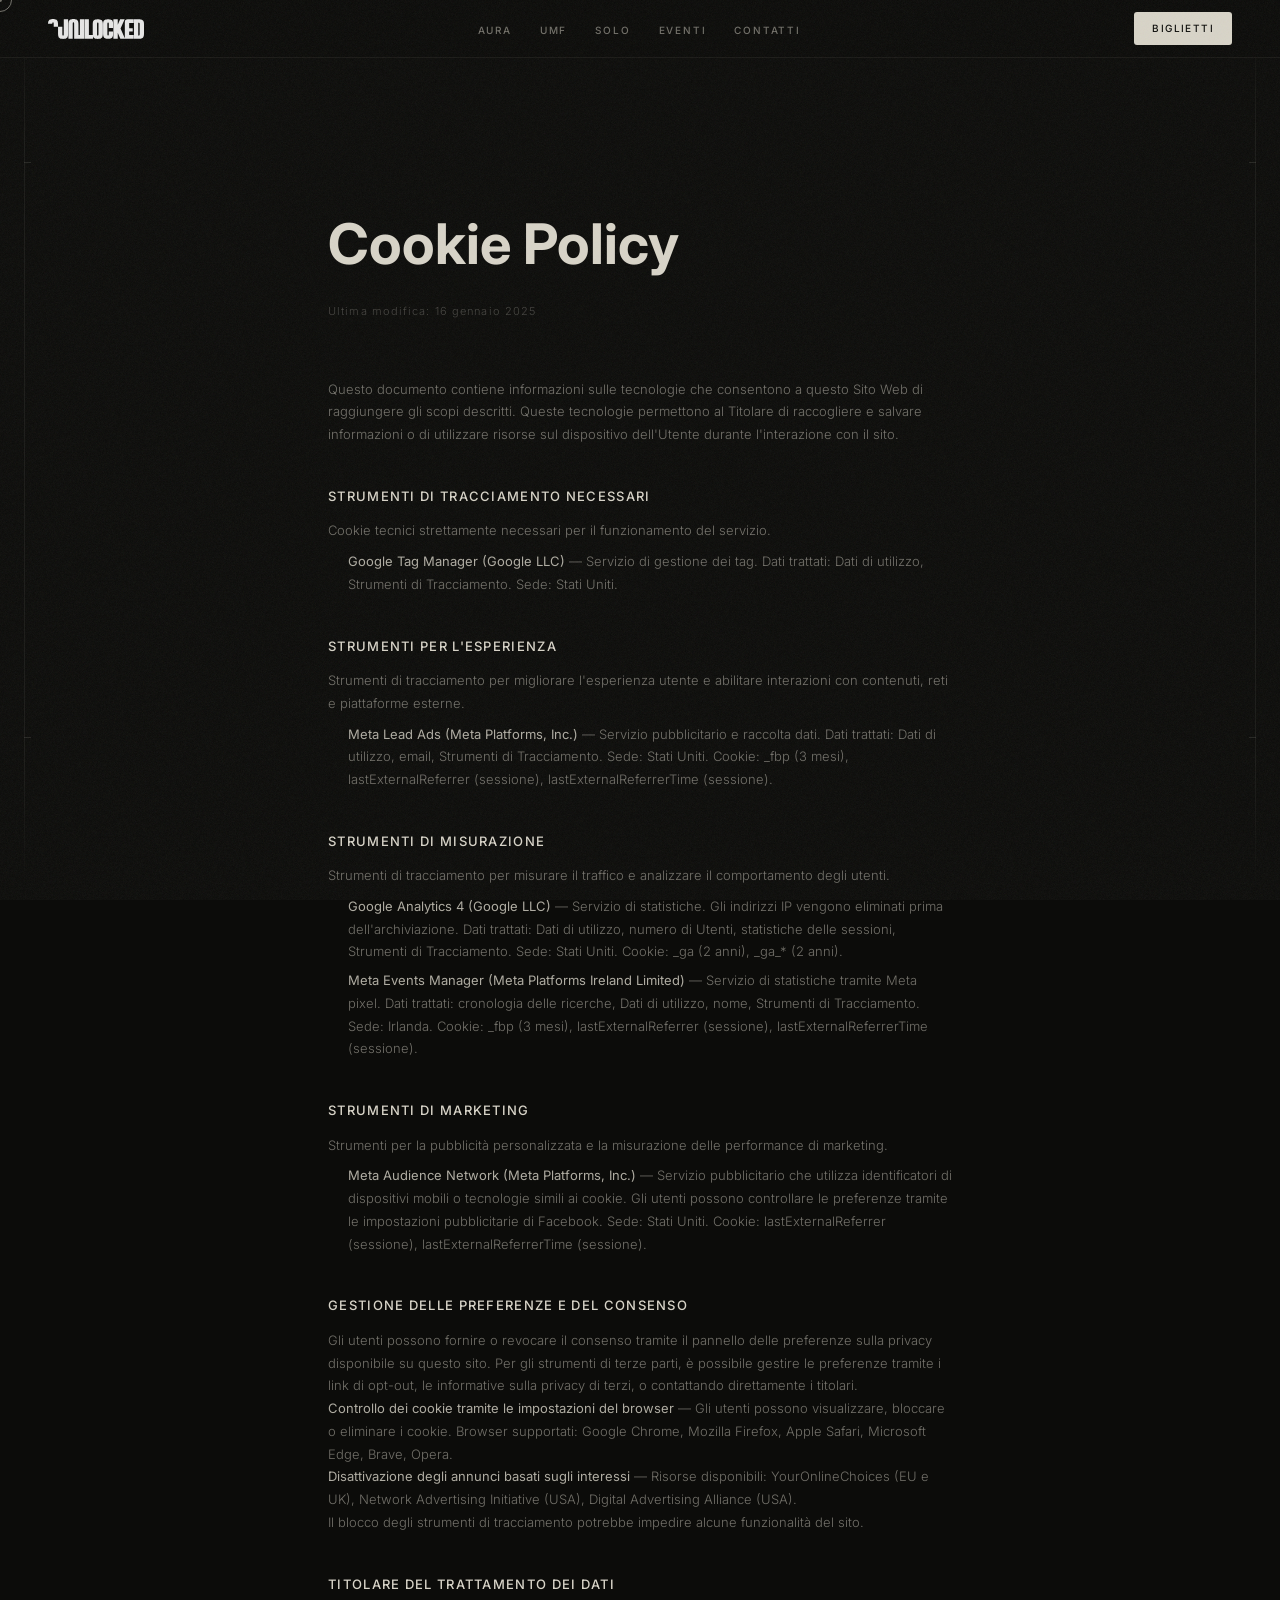
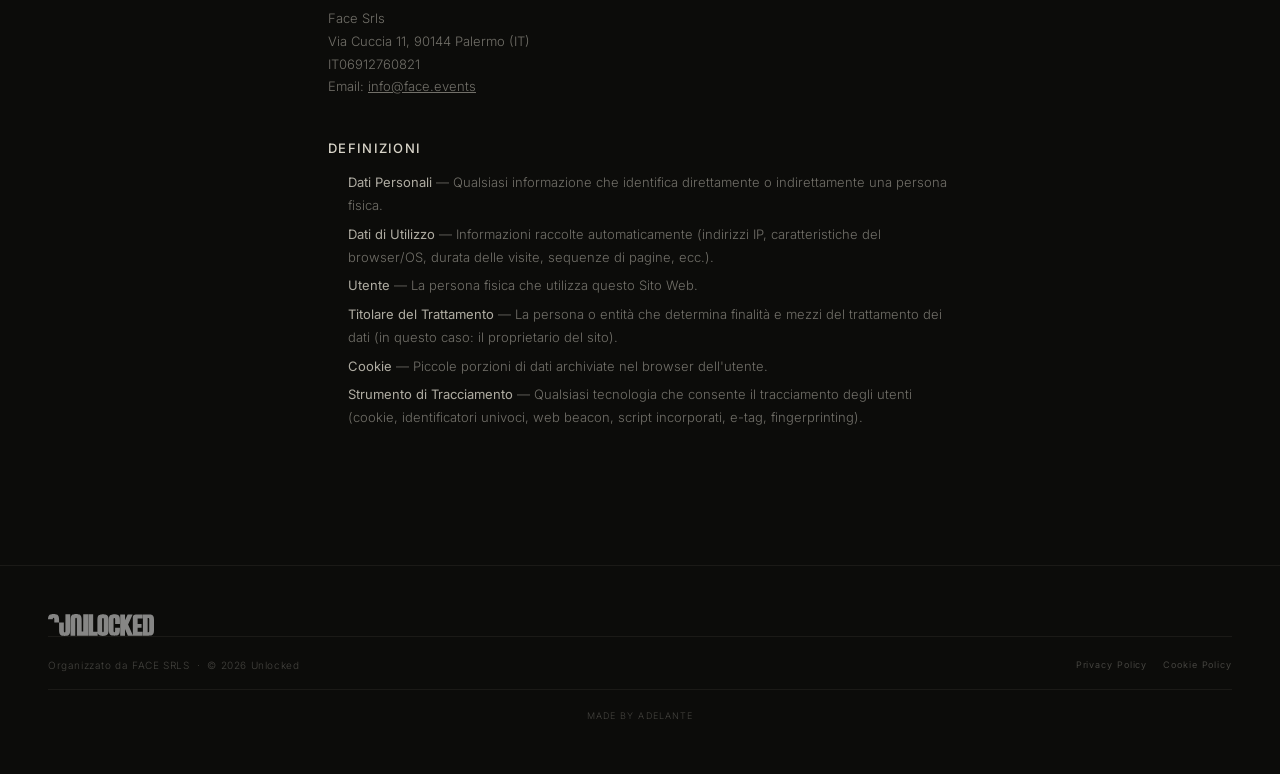
==== cookie-policy.html @ 5b44961b "Add Privacy Policy and Cookie Policy pages, update footer links Co-Authored-By: Claude Sonnet 4.6 <n" ====
<!DOCTYPE html>
<html lang="it">
<head>
  <meta charset="UTF-8">
  <meta name="viewport" content="width=device-width, initial-scale=1.0">
  <title>Cookie Policy — Unlocked</title>
  <link rel="icon" type="image/png" href="asset/img/favicon.png">
  <link rel="apple-touch-icon" href="asset/img/favicon.png">
  <link rel="preconnect" href="https://fonts.googleapis.com">
  <link rel="preconnect" href="https://fonts.gstatic.com" crossorigin>
  <link href="https://fonts.googleapis.com/css2?family=Inter:wght@300;400;500;700;800&display=swap" rel="stylesheet">
  <link rel="stylesheet" href="css/tokens.css">
  <link rel="stylesheet" href="css/components.css">
  <link rel="stylesheet" href="css/sections.css">
  <style>
    .policy-page {
      max-width: 720px;
      margin: 0 auto;
      padding: 140px 48px 120px;
    }
    .policy-page h1 {
      font-family: var(--font-display);
      font-size: clamp(32px, 5vw, 56px);
      color: var(--cream);
      margin-bottom: 12px;
    }
    .policy-page .policy-date {
      font-size: 11px;
      color: var(--cream-28);
      letter-spacing: 0.1em;
      margin-bottom: 56px;
    }
    .policy-page h2 {
      font-size: 13px;
      font-weight: 500;
      color: var(--cream);
      letter-spacing: 0.1em;
      text-transform: uppercase;
      margin: 40px 0 12px;
    }
    .policy-page p, .policy-page li {
      font-size: 13px;
      font-weight: 300;
      color: var(--cream-50);
      line-height: 1.75;
    }
    .policy-page ul {
      padding-left: 20px;
      margin: 8px 0 16px;
    }
    .policy-page li {
      margin-bottom: 6px;
    }
    .policy-page strong {
      color: var(--cream-80);
      font-weight: 400;
    }
    .policy-page a {
      color: var(--cream-50);
      text-decoration: underline;
    }
    .policy-page a:hover {
      color: var(--cream);
    }
    @media (max-width: 767px) {
      .policy-page { padding: 120px 24px 80px; }
    }
  </style>
</head>
<body>

  <div class="cursor" aria-hidden="true"></div>
  <div class="cursor-dot" aria-hidden="true"></div>
  <div class="geo-left" aria-hidden="true"></div>
  <div class="geo-right" aria-hidden="true"></div>

  <nav class="nav" role="navigation" aria-label="Navigazione principale">
    <a class="nav-logo" href="/" aria-label="Unlocked — torna alla home">
      <img class="nav-logo-img" src="asset/img/unlocked-esteso.svg" alt="Unlocked" loading="eager">
    </a>
    <ul class="nav-links" role="list">
      <li><a href="/#brand">AURA</a></li>
      <li><a href="/#brand">UMF</a></li>
      <li><a href="/#brand">SOLO</a></li>
      <li><a href="/#eventi">Eventi</a></li>
      <li><a href="/#contatti">Contatti</a></li>
    </ul>
    <div class="nav-right">
      <a class="nav-cta" href="/#eventi" aria-label="Acquista biglietti">Biglietti</a>
    </div>
  </nav>

  <main class="policy-page">
    <h1>Cookie Policy</h1>
    <p class="policy-date">Ultima modifica: 16 gennaio 2025</p>

    <p>Questo documento contiene informazioni sulle tecnologie che consentono a questo Sito Web di raggiungere gli scopi descritti. Queste tecnologie permettono al Titolare di raccogliere e salvare informazioni o di utilizzare risorse sul dispositivo dell'Utente durante l'interazione con il sito.</p>

    <h2>Strumenti di Tracciamento Necessari</h2>
    <p>Cookie tecnici strettamente necessari per il funzionamento del servizio.</p>
    <ul>
      <li><strong>Google Tag Manager (Google LLC)</strong> — Servizio di gestione dei tag. Dati trattati: Dati di utilizzo, Strumenti di Tracciamento. Sede: Stati Uniti.</li>
    </ul>

    <h2>Strumenti per l'Esperienza</h2>
    <p>Strumenti di tracciamento per migliorare l'esperienza utente e abilitare interazioni con contenuti, reti e piattaforme esterne.</p>
    <ul>
      <li><strong>Meta Lead Ads (Meta Platforms, Inc.)</strong> — Servizio pubblicitario e raccolta dati. Dati trattati: Dati di utilizzo, email, Strumenti di Tracciamento. Sede: Stati Uniti. Cookie: _fbp (3 mesi), lastExternalReferrer (sessione), lastExternalReferrerTime (sessione).</li>
    </ul>

    <h2>Strumenti di Misurazione</h2>
    <p>Strumenti di tracciamento per misurare il traffico e analizzare il comportamento degli utenti.</p>
    <ul>
      <li><strong>Google Analytics 4 (Google LLC)</strong> — Servizio di statistiche. Gli indirizzi IP vengono eliminati prima dell'archiviazione. Dati trattati: Dati di utilizzo, numero di Utenti, statistiche delle sessioni, Strumenti di Tracciamento. Sede: Stati Uniti. Cookie: _ga (2 anni), _ga_* (2 anni).</li>
      <li><strong>Meta Events Manager (Meta Platforms Ireland Limited)</strong> — Servizio di statistiche tramite Meta pixel. Dati trattati: cronologia delle ricerche, Dati di utilizzo, nome, Strumenti di Tracciamento. Sede: Irlanda. Cookie: _fbp (3 mesi), lastExternalReferrer (sessione), lastExternalReferrerTime (sessione).</li>
    </ul>

    <h2>Strumenti di Marketing</h2>
    <p>Strumenti per la pubblicità personalizzata e la misurazione delle performance di marketing.</p>
    <ul>
      <li><strong>Meta Audience Network (Meta Platforms, Inc.)</strong> — Servizio pubblicitario che utilizza identificatori di dispositivi mobili o tecnologie simili ai cookie. Gli utenti possono controllare le preferenze tramite le impostazioni pubblicitarie di Facebook. Sede: Stati Uniti. Cookie: lastExternalReferrer (sessione), lastExternalReferrerTime (sessione).</li>
    </ul>

    <h2>Gestione delle Preferenze e del Consenso</h2>
    <p>Gli utenti possono fornire o revocare il consenso tramite il pannello delle preferenze sulla privacy disponibile su questo sito. Per gli strumenti di terze parti, è possibile gestire le preferenze tramite i link di opt-out, le informative sulla privacy di terzi, o contattando direttamente i titolari.</p>
    <p><strong>Controllo dei cookie tramite le impostazioni del browser</strong> — Gli utenti possono visualizzare, bloccare o eliminare i cookie. Browser supportati: Google Chrome, Mozilla Firefox, Apple Safari, Microsoft Edge, Brave, Opera.</p>
    <p><strong>Disattivazione degli annunci basati sugli interessi</strong> — Risorse disponibili: YourOnlineChoices (EU e UK), Network Advertising Initiative (USA), Digital Advertising Alliance (USA).</p>
    <p>Il blocco degli strumenti di tracciamento potrebbe impedire alcune funzionalità del sito.</p>

    <h2>Titolare del Trattamento dei Dati</h2>
    <p>
      Face Srls<br>
      Via Cuccia 11, 90144 Palermo (IT)<br>
      IT06912760821<br>
      Email: <a href="mailto:info@face.events">info@face.events</a>
    </p>

    <h2>Definizioni</h2>
    <ul>
      <li><strong>Dati Personali</strong> — Qualsiasi informazione che identifica direttamente o indirettamente una persona fisica.</li>
      <li><strong>Dati di Utilizzo</strong> — Informazioni raccolte automaticamente (indirizzi IP, caratteristiche del browser/OS, durata delle visite, sequenze di pagine, ecc.).</li>
      <li><strong>Utente</strong> — La persona fisica che utilizza questo Sito Web.</li>
      <li><strong>Titolare del Trattamento</strong> — La persona o entità che determina finalità e mezzi del trattamento dei dati (in questo caso: il proprietario del sito).</li>
      <li><strong>Cookie</strong> — Piccole porzioni di dati archiviate nel browser dell'utente.</li>
      <li><strong>Strumento di Tracciamento</strong> — Qualsiasi tecnologia che consente il tracciamento degli utenti (cookie, identificatori univoci, web beacon, script incorporati, e-tag, fingerprinting).</li>
    </ul>
  </main>

  <footer class="footer">
    <div class="footer-top">
      <a class="footer-logo" href="/" aria-label="Unlocked — torna alla home">
        <img class="footer-logo-img" src="asset/img/unlocked-esteso.svg" alt="Unlocked" loading="lazy">
      </a>
    </div>
    <div class="footer-bottom">
      <p class="footer-copy">
        <span>Organizzato da <a href="https://face.events" target="_blank" rel="noopener noreferrer">FACE SRLS</a></span>
        &nbsp;·&nbsp;
        © 2026 Unlocked
      </p>
      <div class="footer-legal">
        <a href="/privacy-policy.html">Privacy Policy</a>
        <a href="/cookie-policy.html">Cookie Policy</a>
      </div>
    </div>
    <div class="footer-madeby">
      <a href="https://adelante.digital" target="_blank" rel="noopener noreferrer">MADE BY ADELANTE</a>
    </div>
  </footer>

</body>
</html>
---- css/tokens.css ----
/* ── tokens.css — Design tokens for unlocked.it ────────────────── */

@font-face {
  font-family: 'HandveticaNeue';
  src: url('../asset/font/Handvetica-Neue-TRIAL.ttf') format('truetype');
  font-weight: normal;
  font-style: normal;
  font-display: swap;
}

:root {
  /* ── Superfici */
  --bg:          #0C0C0A;
  --bg-warm:     #100F0D;
  --surface:     #131210;
  --surface-2:   #1A1916;
  --surface-3:   #22211E;

  /* ── Off-white caldo */
  --cream:       #D8D4C8;
  --cream-80:    rgba(216,212,200,0.80);
  --cream-50:    rgba(216,212,200,0.50);
  --cream-28:    rgba(216,212,200,0.28);
  --cream-10:    rgba(216,212,200,0.10);
  --cream-06:    rgba(216,212,200,0.06);

  /* ── Bordi */
  --border:      rgba(216,212,200,0.07);
  --border-md:   rgba(216,212,200,0.13);
  --border-lg:   rgba(216,212,200,0.22);

  /* ── Font */
  --font-display: 'Inter', sans-serif;
  --font-body:    'Inter', sans-serif;

  /* ── Layout */
  --radius-sm: 3px;
  --radius-md: 6px;
  --radius-lg: 12px;
}

/* ── Reset ───────────────────────────────────────────────────────── */
*, *::before, *::after {
  box-sizing: border-box;
  margin: 0;
  padding: 0;
}

html {
  scroll-behavior: smooth;
}

body {
  background: var(--bg);
  color: var(--cream);
  font-family: var(--font-body);
  font-size: 14px;
  font-weight: 300;
  line-height: 1.65;
  overflow-x: hidden;
  cursor: none;
}

body.touch-device {
  cursor: auto;
}

a, button {
  cursor: none;
}

body.touch-device a,
body.touch-device button {
  cursor: pointer;
}

img, video {
  display: block;
  max-width: 100%;
}

ul { list-style: none; }

/* ── Grain overlay ───────────────────────────────────────────────── */
body::before {
  content: '';
  position: fixed;
  inset: 0;
  z-index: 9998;
  pointer-events: none;
  opacity: 0.065;
  background-image: url("data:image/svg+xml,%3Csvg viewBox='0 0 512 512' xmlns='http://www.w3.org/2000/svg'%3E%3Cfilter id='g'%3E%3CfeTurbulence type='fractalNoise' baseFrequency='0.85' numOctaves='4' stitchTiles='stitch'/%3E%3C/filter%3E%3Crect width='100%25' height='100%25' filter='url(%23g)'/%3E%3C/svg%3E");
  background-size: 256px 256px;
}

/* ── Typography classes ──────────────────────────────────────────── */
.t-display {
  font-family: var(--font-display);
  font-size: clamp(80px, 12vw, 160px);
  font-weight: 800;
  line-height: 0.88;
  letter-spacing: -0.03em;
  color: var(--cream);
}

.t-display-md {
  font-family: var(--font-display);
  font-size: clamp(36px, 5vw, 56px);
  font-weight: 700;
  line-height: 0.92;
  letter-spacing: -0.02em;
  color: var(--cream);
}

.t-display-sm {
  font-family: var(--font-display);
  font-size: clamp(22px, 3vw, 36px);
  font-weight: 700;
  line-height: 1;
  letter-spacing: -0.01em;
  color: var(--cream);
}

.t-overline {
  font-family: var(--font-body);
  font-size: 9px;
  font-weight: 500;
  letter-spacing: 0.24em;
  text-transform: uppercase;
  color: var(--cream-50);
}

.t-h2 {
  font-family: var(--font-body);
  font-size: 20px;
  font-weight: 500;
  letter-spacing: -0.01em;
  color: var(--cream-80);
}

.t-body {
  font-family: var(--font-body);
  font-size: 14px;
  font-weight: 300;
  line-height: 1.72;
  color: var(--cream-80);
}

.t-small {
  font-family: var(--font-body);
  font-size: 11px;
  font-weight: 400;
  color: var(--cream-50);
}

.t-caption {
  font-family: var(--font-body);
  font-size: 9px;
  font-weight: 500;
  letter-spacing: 0.18em;
  text-transform: uppercase;
  color: var(--cream-28);
}


/* ── Layout utilities ────────────────────────────────────────────── */
.container {
  max-width: 1100px;
  margin: 0 auto;
  padding: 0 48px;
}

.section-label {
  font-size: 9px;
  font-weight: 500;
  letter-spacing: 0.24em;
  text-transform: uppercase;
  color: var(--cream-28);
  margin-bottom: 44px;
  display: flex;
  align-items: center;
  gap: 14px;
}

.section-label::after {
  content: '';
  display: block;
  height: 1px;
  width: 40px;
  background: var(--border-md);
}

@media (max-width: 767px) {
  .container {
    padding: 0 24px;
  }
}
---- css/components.css ----
/* ── components.css — Reusable UI components ────────────────────── */

/* ── Custom cursor ───────────────────────────────────────────────── */
.cursor {
  position: fixed;
  width: 24px;
  height: 24px;
  border: 1px solid var(--cream-50);
  border-radius: 50%;
  pointer-events: none;
  z-index: 9999;
  transform: translate(-50%, -50%);
  will-change: transform;
  transition: opacity 0.2s;
}

.cursor-dot {
  position: fixed;
  width: 4px;
  height: 4px;
  background: var(--cream-50);
  border-radius: 50%;
  pointer-events: none;
  z-index: 9999;
  transform: translate(-50%, -50%);
  will-change: transform;
}

.touch-device .cursor,
.touch-device .cursor-dot {
  display: none;
}

/* ── Geometric side bars ─────────────────────────────────────────── */
.geo-left,
.geo-right {
  position: fixed;
  top: 0;
  bottom: 0;
  width: 1px;
  background: linear-gradient(to bottom, transparent 0%, var(--border) 15%, var(--border) 85%, transparent 100%);
  pointer-events: none;
  z-index: 1;
}

.geo-left  { left: 24px; }
.geo-right { right: 24px; }

.geo-left::before,
.geo-right::before,
.geo-left::after,
.geo-right::after {
  content: '';
  position: absolute;
  width: 7px;
  height: 1px;
  background: var(--border-md);
}

.geo-left::before  { top: 18vh; left: 0; }
.geo-left::after   { bottom: 18vh; left: 0; }
.geo-right::before { top: 18vh; right: 0; }
.geo-right::after  { bottom: 18vh; right: 0; }

@media (max-width: 767px) {
  .geo-left,
  .geo-right {
    display: none;
  }
}

/* ── Navigation ──────────────────────────────────────────────────── */
.nav {
  position: sticky;
  top: 0;
  z-index: 100;
  background: rgba(12,12,10,0.88);
  backdrop-filter: blur(20px) saturate(120%);
  -webkit-backdrop-filter: blur(20px) saturate(120%);
  border-bottom: 1px solid var(--border);
  padding: 0 48px;
  height: 58px;
  display: flex;
  align-items: center;
  justify-content: space-between;
  gap: 24px;
  transition: height 0.3s ease;
}

.nav.scrolled {
  height: 48px;
}

.nav-logo {
  display: flex;
  align-items: center;
  text-decoration: none;
  flex-shrink: 0;
  opacity: 0.9;
  transition: opacity 0.2s ease;
}

.nav-logo:hover {
  opacity: 1;
}

.nav-logo-img {
  height: 20px;
  width: auto;
  display: block;
  filter: brightness(0) invert(1);
  transition: height 0.3s ease;
}

.nav.scrolled .nav-logo-img {
  height: 17px;
}

.nav-links {
  display: flex;
  gap: 28px;
}

.nav-links a {
  font-size: 10px;
  font-weight: 500;
  letter-spacing: 0.18em;
  text-transform: uppercase;
  color: var(--cream-50);
  text-decoration: none;
  transition: color 0.2s;
}

.nav-links a:hover {
  color: var(--cream);
}

.nav-right {
  display: flex;
  align-items: center;
  gap: 20px;
  flex-shrink: 0;
}

.nav-lang {
  display: flex;
  align-items: center;
  gap: 6px;
}

.lang-btn {
  background: none;
  border: none;
  font-family: var(--font-body);
  font-size: 10px;
  font-weight: 500;
  letter-spacing: 0.16em;
  text-transform: uppercase;
  color: var(--cream-28);
  padding: 4px 0;
  transition: color 0.2s;
}

.lang-btn.active {
  color: var(--cream-80);
}

.lang-btn:hover {
  color: var(--cream-80);
}

.lang-sep {
  width: 1px;
  height: 10px;
  background: var(--border-md);
}

.nav-cta {
  font-size: 10px;
  font-weight: 500;
  letter-spacing: 0.14em;
  text-transform: uppercase;
  color: var(--bg);
  background: var(--cream);
  padding: 8px 18px;
  border-radius: var(--radius-sm);
  text-decoration: none;
  transition: opacity 0.2s;
  white-space: nowrap;
}

.nav-cta:hover {
  opacity: 0.82;
}

.nav-hamburger {
  display: none;
  background: none;
  border: none;
  padding: 4px;
  flex-direction: column;
  gap: 5px;
}

.nav-hamburger span {
  display: block;
  width: 22px;
  height: 1px;
  background: var(--cream-80);
  transition: all 0.3s;
}

.nav-mobile-menu {
  display: none;
  position: fixed;
  top: 48px;
  left: 0;
  right: 0;
  background: rgba(12,12,10,0.96);
  backdrop-filter: blur(20px);
  -webkit-backdrop-filter: blur(20px);
  border-bottom: 1px solid var(--border);
  padding: 24px;
  z-index: 99;
  flex-direction: column;
  gap: 4px;
}

.nav-mobile-menu.open {
  display: flex;
}

.nav-mobile-menu a {
  font-size: 12px;
  font-weight: 500;
  letter-spacing: 0.18em;
  text-transform: uppercase;
  color: var(--cream-50);
  text-decoration: none;
  padding: 12px 0;
  border-bottom: 1px solid var(--border);
  transition: color 0.2s;
}

.nav-mobile-menu a:hover {
  color: var(--cream);
}

.nav-mobile-footer {
  display: flex;
  align-items: center;
  justify-content: space-between;
  padding-top: 16px;
}

@media (max-width: 1023px) {
  .nav-links {
    display: none;
  }
}

@media (max-width: 767px) {
  .nav {
    padding: 0 24px;
  }

  .nav-hamburger {
    display: flex;
  }

  .nav-cta {
    display: none;
  }
}

/* ── Buttons ─────────────────────────────────────────────────────── */
.btn {
  display: inline-flex;
  align-items: center;
  gap: 8px;
  font-family: var(--font-body);
  font-size: 10px;
  font-weight: 500;
  letter-spacing: 0.16em;
  text-transform: uppercase;
  text-decoration: none;
  padding: 12px 24px;
  border-radius: var(--radius-sm);
  border: 1px solid transparent;
  transition: all 0.2s;
  white-space: nowrap;
}

.btn-primary {
  background: var(--cream);
  color: var(--bg);
  border-color: var(--cream);
}

.btn-primary:hover {
  opacity: 0.85;
}

.btn-ghost {
  background: transparent;
  color: var(--cream);
  border-color: var(--border-md);
}

.btn-ghost:hover {
  border-color: var(--border-lg);
  background: var(--cream-06);
}

.btn-text {
  background: transparent;
  border: none;
  color: var(--cream-50);
  padding: 12px 0;
}

.btn-text:hover {
  color: var(--cream);
}

.btn-sm {
  padding: 8px 16px;
  font-size: 9px;
}

.btn-lg {
  padding: 16px 36px;
  font-size: 11px;
}

/* ── Tags ────────────────────────────────────────────────────────── */
.tag {
  display: inline-flex;
  align-items: center;
  gap: 6px;
  font-size: 8px;
  font-weight: 600;
  letter-spacing: 0.2em;
  text-transform: uppercase;
  padding: 4px 9px;
  border-radius: 2px;
}

.tag-dot {
  width: 4px;
  height: 4px;
  border-radius: 50%;
  flex-shrink: 0;
}

.tag-aura {
  background: var(--cream-06);
  color: var(--cream-80);
  border: 1px solid var(--border-md);
}

.tag-aura .tag-dot {
  background: var(--cream-80);
}

.tag-umf {
  background: var(--cream-06);
  color: var(--cream-50);
  border: 1px solid var(--border-md);
}

.tag-umf .tag-dot {
  background: var(--cream-50);
}

.tag-solo {
  background: var(--cream-06);
  color: var(--cream-28);
  border: 1px solid var(--border);
}

.tag-solo .tag-dot {
  background: var(--cream-28);
}

/* ── Badges ──────────────────────────────────────────────────────── */
.badge {
  display: inline-flex;
  align-items: center;
  font-size: 8px;
  font-weight: 600;
  letter-spacing: 0.18em;
  text-transform: uppercase;
  padding: 3px 8px;
  border-radius: 2px;
}

.badge-tba {
  background: transparent;
  color: var(--cream-28);
  border: 1px solid var(--border);
}

.badge-sold {
  background: transparent;
  color: var(--cream-28);
  border: 1px solid var(--border);
  text-decoration: line-through;
}

/* ── Artists intro label ─────────────────────────────────────────── */
.artists-intro {
  padding: 56px 48px 0;
  border-top: 1px solid var(--border);
}

.artists-intro-text {
  font-size: 9px;
  font-weight: 500;
  letter-spacing: 0.22em;
  text-transform: uppercase;
  color: var(--cream-28);
}

@media (max-width: 767px) {
  .artists-intro {
    padding: 40px 24px 0;
  }
}

/* ── Artists vertical scroll ─────────────────────────────────────── */
.section-artists {
  display: grid;
  grid-template-columns: 1fr 1fr;
  height: 80vh;
  max-height: 700px;
  min-height: 400px;
  overflow: hidden;
  border-top: 1px solid var(--border);
  border-bottom: 1px solid var(--border);
  position: relative;
}

/* Gradient fade top/bottom */
.section-artists::before,
.section-artists::after {
  content: '';
  position: absolute;
  left: 0; right: 0;
  height: 120px;
  z-index: 2;
  pointer-events: none;
}
.section-artists::before {
  top: 0;
  background: linear-gradient(to bottom, var(--bg) 0%, transparent 100%);
}
.section-artists::after {
  bottom: 0;
  background: linear-gradient(to top, var(--bg) 0%, transparent 100%);
}

.artists-col {
  overflow: hidden;
  position: relative;
}

.artists-col--left {
  border-right: 1px solid var(--border);
}

.artists-track {
  display: flex;
  flex-direction: column;
  will-change: transform;
}

.artist-name {
  font-family: var(--font-display);
  font-size: clamp(28px, 4vw, 56px);
  font-weight: 800;
  letter-spacing: -0.03em;
  text-transform: uppercase;
  color: var(--cream-28);
  line-height: 1.1;
  padding: 16px 40px;
  border-bottom: 1px solid var(--border);
  white-space: nowrap;
  overflow: hidden;
  text-overflow: ellipsis;
  transition: color 0.2s, padding-left 0.3s;
  cursor: default;
  user-select: none;
}

.artist-name:hover {
  color: var(--cream-80);
  padding-left: 52px;
}

@media (max-width: 767px) {
  .section-artists {
    grid-template-columns: 1fr;
    max-height: 500px;
  }
  .artists-col--right {
    display: none;
  }
  .artist-name {
    padding: 14px 24px;
  }
}

/* ── Form ────────────────────────────────────────────────────────── */
.form-group {
  display: flex;
  flex-direction: column;
  gap: 7px;
}

.form-label {
  font-size: 9px;
  font-weight: 500;
  letter-spacing: 0.2em;
  text-transform: uppercase;
  color: var(--cream-50);
}

.form-input,
.form-select,
.form-textarea {
  background: var(--surface);
  border: 1px solid var(--border-md);
  color: var(--cream);
  font-family: var(--font-body);
  font-size: 13px;
  font-weight: 300;
  padding: 11px 14px;
  border-radius: var(--radius-sm);
  outline: none;
  width: 100%;
  transition: border-color 0.2s, background 0.2s;
  appearance: none;
}

.form-input::placeholder,
.form-textarea::placeholder {
  color: var(--cream-28);
}

.form-input:focus,
.form-select:focus,
.form-textarea:focus {
  border-color: var(--border-lg);
  background: var(--surface-2);
}

.form-select {
  background-image: url("data:image/svg+xml,%3Csvg xmlns='http://www.w3.org/2000/svg' width='10' height='6' viewBox='0 0 10 6'%3E%3Cpath d='M1 1l4 4 4-4' stroke='rgba(216,212,200,0.28)' stroke-width='1' fill='none'/%3E%3C/svg%3E");
  background-repeat: no-repeat;
  background-position: right 14px center;
  padding-right: 36px;
}

.form-select option {
  background: var(--surface-2);
  color: var(--cream);
}

.form-textarea {
  resize: vertical;
  min-height: 120px;
}

.form-row {
  display: grid;
  grid-template-columns: 1fr 1fr;
  gap: 12px;
}

@media (max-width: 767px) {
  .form-row {
    grid-template-columns: 1fr;
  }
}

/* ── Hero audio button ───────────────────────────────────────────── */
.hero-audio-btn {
  position: absolute;
  bottom: 28px;
  right: 52px;
  z-index: 10;
  background: rgba(12,12,10,0.5);
  border: 1px solid var(--border-md);
  color: var(--cream-50);
  width: 36px;
  height: 36px;
  border-radius: 50%;
  display: flex;
  align-items: center;
  justify-content: center;
  cursor: pointer;
  transition: color 0.2s, border-color 0.2s, background 0.2s;
  backdrop-filter: blur(8px);
  -webkit-backdrop-filter: blur(8px);
}

.hero-audio-btn:hover {
  color: var(--cream);
  border-color: var(--border-lg);
  background: rgba(12,12,10,0.7);
}

.hero-audio-btn .icon-unmuted { display: none; }
.hero-audio-btn.active .icon-muted   { display: none; }
.hero-audio-btn.active .icon-unmuted { display: block; }
.hero-audio-btn.active {
  color: var(--cream);
  border-color: var(--border-lg);
}

@media (max-width: 767px) {
  .hero-audio-btn {
    bottom: 72px;
    right: 24px;
  }
}

/* ── Hero corners ────────────────────────────────────────────────── */
.hero-corner {
  position: absolute;
  width: 22px;
  height: 22px;
  pointer-events: none;
}

.hero-corner.tl {
  top: 24px;
  left: 24px;
  border-top: 1px solid var(--border-md);
  border-left: 1px solid var(--border-md);
}

.hero-corner.tr {
  top: 24px;
  right: 24px;
  border-top: 1px solid var(--border-md);
  border-right: 1px solid var(--border-md);
}

.hero-corner.bl {
  bottom: 24px;
  left: 24px;
  border-bottom: 1px solid var(--border-md);
  border-left: 1px solid var(--border-md);
}

.hero-corner.br {
  bottom: 24px;
  right: 24px;
  border-bottom: 1px solid var(--border-md);
  border-right: 1px solid var(--border-md);
}

/* ── Mobile sticky bar ───────────────────────────────────────────── */
.mobile-sticky-bar {
  display: none;
  position: fixed;
  bottom: 0;
  left: 0;
  right: 0;
  z-index: 200;
  height: 56px;
  background: var(--bg);
  border-top: 1px solid var(--border-md);
  align-items: center;
  justify-content: space-between;
  padding: 0 24px;
}

.mobile-sticky-bar.hidden {
  opacity: 0;
  pointer-events: none;
}

.sticky-bar-info {
  font-size: 11px;
  font-weight: 400;
  color: var(--cream-50);
  overflow: hidden;
  white-space: nowrap;
  text-overflow: ellipsis;
  max-width: 60%;
}

.sticky-bar-cta {
  font-size: 9px;
  font-weight: 500;
  letter-spacing: 0.16em;
  text-transform: uppercase;
  color: var(--bg);
  background: var(--cream);
  padding: 8px 16px;
  border-radius: var(--radius-sm);
  text-decoration: none;
  white-space: nowrap;
}

@media (max-width: 767px) {
  .mobile-sticky-bar {
    display: flex;
  }
}
---- css/sections.css ----
/* ── sections.css — Layout and style for each page section ─────── */


/* ── Image interludes ────────────────────────────────────────────── */
.img-interlude {
  width: 100%;
  height: 72vh;
  overflow: hidden;
  clip-path: inset(0 22% 0 22%);
  will-change: clip-path;
}

.img-interlude-inner {
  width: 100%;
  height: 120%;
  will-change: transform;
}

.img-interlude-inner img {
  width: 100%;
  height: 100%;
  object-fit: cover;
  object-position: center;
  display: block;
  filter: grayscale(1);
  transition: filter 0.4s;
}

.img-interlude:hover .img-interlude-inner img {
  filter: grayscale(0);
}

@media (max-width: 767px) {
  .img-interlude {
    height: 50vh;
    clip-path: inset(0 4% 0 4%);
  }
}

/* ── General section spacing ─────────────────────────────────────── */
.section {
  padding: 96px 0;
  border-bottom: 1px solid var(--border);
}

.section:last-child {
  border-bottom: none;
}

.section-header {
  margin-bottom: 56px;
}

.section-counter {
  font-size: 8px;
  font-weight: 500;
  letter-spacing: 0.22em;
  text-transform: uppercase;
  color: var(--cream-28);
  margin-bottom: 16px;
}

.section-title {
  font-family: var(--font-display);
  font-size: clamp(36px, 5vw, 60px);
  letter-spacing: 0.02em;
  line-height: 0.92;
  color: var(--cream);
}

.section-subtitle {
  font-size: 13px;
  font-weight: 300;
  color: var(--cream-50);
  line-height: 1.7;
  margin-top: 20px;
  max-width: 540px;
}

/* ── Hero section ────────────────────────────────────────────────── */
#hero {
  position: relative;
  min-height: 100svh;
  display: flex;
  flex-direction: column;
  justify-content: center;
  overflow: hidden;
  border-bottom: 1px solid var(--border);
  padding: 0;
}

.hero-bg {
  position: absolute;
  inset: 0;
  z-index: 0;
}

.hero-bg video {
  width: 100%;
  height: 100%;
  object-fit: cover;
  opacity: 0.35;
}

.hero-bg-overlay {
  position: absolute;
  inset: 0;
  background: linear-gradient(
    to bottom,
    rgba(12,12,10,0.3) 0%,
    rgba(12,12,10,0.1) 40%,
    rgba(12,12,10,0.6) 75%,
    rgba(12,12,10,0.92) 100%
  );
}

.hero-content {
  position: relative;
  z-index: 2;
  padding: 80px 48px 48px;
  max-width: 1100px;
  margin: 0 auto;
  width: 100%;
}

.hero-counter-label {
  position: absolute;
  top: 80px;
  left: 48px;
  font-size: 8px;
  font-weight: 500;
  letter-spacing: 0.22em;
  text-transform: uppercase;
  color: var(--cream-28);
}

.hero-title {
  margin-bottom: 28px;
  overflow: visible;
}

.hero-title-svg {
  width: 100%;
  height: auto;
  display: block;
}

.hero-title-video {
  width: 100%;
  height: auto;
  display: block;
}

.hero-title-gif {
  width: 100%;
  height: auto;
  display: block;
}

.hero-sub {
  font-size: 13px;
  font-weight: 300;
  color: var(--cream-50);
  line-height: 1.65;
  max-width: 380px;
  margin-bottom: 40px;
}

.hero-bottom {
  display: flex;
  align-items: flex-end;
  justify-content: space-between;
  gap: 32px;
  flex-wrap: wrap;
}

.hero-event-block {
  display: flex;
  flex-direction: column;
  gap: 12px;
}

.hero-event-meta {
  display: flex;
  flex-direction: column;
  gap: 4px;
}

.hero-brand-logo {
  display: block;
  width: auto;
  max-width: 125px;
  height: auto;
  max-height: 192px;
  object-fit: contain;
  object-position: left center;
  opacity: 0.85;
  filter: brightness(0) invert(1);
  margin-bottom: 8px;
}

.hero-event-label {
  font-size: 8px;
  font-weight: 500;
  letter-spacing: 0.22em;
  text-transform: uppercase;
  color: var(--cream-28);
}

.hero-event-date {
  font-family: var(--font-display);
  font-size: 22px;
  font-weight: 700;
  letter-spacing: -0.02em;
  color: var(--cream);
}

.hero-event-location {
  font-size: 11px;
  font-weight: 400;
  color: var(--cream-50);
  letter-spacing: 0.04em;
}

.hero-actions {
  display: flex;
  gap: 10px;
  align-items: center;
  flex-wrap: wrap;
}

.hero-countdown {
  display: flex;
  gap: 20px;
}

.countdown-unit {
  display: flex;
  flex-direction: column;
  align-items: center;
  gap: 4px;
}

.countdown-num {
  font-family: var(--font-display);
  font-size: 28px;
  letter-spacing: 0.04em;
  line-height: 1;
  color: var(--cream-80);
  min-width: 44px;
  text-align: center;
}

.countdown-label {
  font-size: 7px;
  font-weight: 500;
  letter-spacing: 0.2em;
  text-transform: uppercase;
  color: var(--cream-28);
}

@media (max-width: 767px) {
  .hero-content {
    padding: 0 24px 64px;
  }

  .hero-counter-label {
    left: 24px;
  }

  .hero-title {
    font-size: clamp(64px, 14vw, 100px);
  }

  .hero-bottom {
    flex-direction: column;
    align-items: flex-start;
  }

  .hero-countdown {
    gap: 14px;
  }

  .countdown-num {
    font-size: 22px;
    min-width: 36px;
  }
}


/* ── Events section ──────────────────────────────────────────────── */
#eventi {
  padding: 96px 0;
}

.events-list {
  display: flex;
  flex-direction: column;
  gap: 1px;
  background: var(--border);
  border: 1px solid var(--border);
  border-radius: var(--radius-lg);
  overflow: hidden;
}

.event-card {
  background: var(--surface);
  padding: 0;
  display: grid;
  grid-template-columns: 1fr auto;
  align-items: stretch;
  gap: 0;
  transition: background 0.2s;
  position: relative;
  overflow: hidden;
}

.event-card::before {
  content: '';
  position: absolute;
  left: 0;
  top: 0;
  bottom: 0;
  width: 2px;
  background: var(--cream-28);
  transform: scaleY(0);
  transform-origin: bottom;
  transition: transform 0.3s ease;
}

.event-card:hover {
  background: var(--surface-2);
}

.event-card:hover::before {
  transform: scaleY(1);
}

.event-card.brand-full::before   { background: var(--cream-50); }
.event-card.brand-medium::before { background: var(--cream-28); }
.event-card.brand-muted::before  { background: var(--cream-10); }

.event-card.is-tba {
  opacity: 0.55;
}

.card-info {
  display: flex;
  flex-direction: column;
  justify-content: center;
  gap: 6px;
  padding: 24px 28px 24px 32px;
}

.card-meta {
  display: flex;
  flex-direction: column;
  gap: 2px;
  margin-bottom: 4px;
}

.card-mode {
  font-size: 9px;
  font-weight: 500;
  letter-spacing: 0.18em;
  text-transform: uppercase;
  opacity: 0.55;
}

.card-date-day {
  font-family: var(--font-display);
  font-size: 13px;
  font-weight: 500;
  letter-spacing: 0.04em;
  line-height: 1.4;
  text-transform: uppercase;
}

.card-location {
  font-size: 12px;
  font-weight: 400;
  color: var(--cream-50);
  letter-spacing: 0.02em;
}

.card-artists {
  display: flex;
  flex-wrap: wrap;
  gap: 0;
}

.card-artist {
  font-size: 20px;
  font-weight: 700;
  color: var(--cream-80);
  letter-spacing: -0.01em;
  line-height: 1.15;
}

.card-artist + .card-artist::before {
  content: ' · ';
  color: var(--cream-28);
  margin: 0 6px;
  font-weight: 300;
}

.card-action {
  display: flex;
  align-items: flex-start;
  gap: 10px;
  padding-top: 6px;
}

.card-cta {
  font-size: 9px;
  font-weight: 500;
  letter-spacing: 0.16em;
  text-transform: uppercase;
  color: var(--cream-50);
  display: flex;
  align-items: center;
  gap: 5px;
  text-decoration: none;
  transition: color 0.2s, gap 0.2s;
}

.event-card:hover .card-cta {
  color: var(--cream);
  gap: 9px;
}

.card-poster {
  aspect-ratio: 1 / 1;
  min-width: 120px;
  max-width: 240px;
  padding: 12px;
  display: flex;
  align-items: stretch;
}

.card-poster-inner {
  flex: 1;
  border-radius: 8px;
  overflow: hidden;
  position: relative;
}

.card-poster-inner img {
  width: 100%;
  height: 100%;
  object-fit: cover;
  object-position: center;
  display: block;
  filter: grayscale(100%);
  transition: filter 0.35s ease, transform 0.4s ease;
}

.event-card:hover .card-poster-inner img {
  filter: grayscale(0%);
  transform: scale(1.04);
}

@media (max-width: 767px) {
  .event-card {
    grid-template-columns: 1fr;
  }

  .card-info {
    padding: 20px 24px;
  }

  .card-poster {
    width: 100%;
    max-width: 100%;
    aspect-ratio: 1 / 1;
    order: -1;
    padding: 12px 12px 0;
  }

  .card-action {
    align-items: flex-start;
  }
}

/* ── Brands section ──────────────────────────────────────────────── */
#brand {
  padding: 96px 0;
}

.brand-panels {
  display: grid;
  grid-template-columns: repeat(3, 1fr);
  gap: 1px;
  background: var(--border);
  border: 1px solid var(--border);
  border-radius: var(--radius-lg);
  overflow: hidden;
}

.brand-panel {
  background: var(--surface);
  padding: 36px 28px;
  display: flex;
  flex-direction: column;
  gap: 16px;
  transition: background 0.2s;
}

.brand-panel:hover {
  background: var(--surface-2);
}

.brand-panel-name {
  font-family: var(--font-display);
  font-size: 36px;
  font-weight: 800;
  letter-spacing: -0.03em;
  line-height: 1;
}

.brand-panel-logo {
  display: block;
  width: 200px;
  height: auto;
  object-fit: contain;
  object-position: left center;
  opacity: 0.75;
  filter: brightness(0) invert(1);
}

.brand-panel-tagline {
  font-size: 9px;
  font-weight: 500;
  letter-spacing: 0.2em;
  text-transform: uppercase;
  color: var(--cream-28);
}

.brand-panel-desc {
  font-size: 12px;
  font-weight: 300;
  color: var(--cream-50);
  line-height: 1.7;
  flex: 1;
}

.brand-panel-divider {
  height: 1px;
  background: var(--border);
}

.brand-panel-cta {
  font-size: 9px;
  font-weight: 500;
  letter-spacing: 0.16em;
  text-transform: uppercase;
  color: var(--cream-28);
  text-decoration: none;
  transition: color 0.2s;
}

.brand-panel:hover .brand-panel-cta {
  color: var(--cream-80);
}

@media (max-width: 767px) {
  .brand-panels {
    grid-template-columns: 1fr;
  }
}

@media (min-width: 768px) and (max-width: 1023px) {
  .brand-panels {
    grid-template-columns: 1fr 1fr;
  }

  .brand-panel:last-child {
    grid-column: 1 / -1;
  }
}

/* ── History section ─────────────────────────────────────────────── */
#storia {
  padding: 0 0 120px;
  background: var(--bg);
  overflow-x: hidden;
}

.storia-top {
  padding: 80px 0 96px;
}

.storia-header-row {
  display: flex;
  align-items: flex-start;
  justify-content: space-between;
  gap: 48px;
}

.storia-title-block {}

.history-stats {
  display: flex;
  gap: 1px;
  background: var(--border);
  border: 1px solid var(--border);
  border-radius: var(--radius-lg);
  overflow: hidden;
  flex-shrink: 0;
}

.stat-block {
  background: var(--surface);
  padding: 20px 24px;
  transition: background 0.2s;
  min-width: 88px;
}

.stat-block:hover {
  background: var(--surface-2);
}

.stat-num {
  font-family: var(--font-display);
  font-size: 40px;
  font-weight: 800;
  letter-spacing: -0.03em;
  line-height: 1;
  margin-bottom: 6px;
  color: var(--cream);
}

.stat-label {
  font-size: 10px;
  font-weight: 400;
  color: var(--cream-50);
  letter-spacing: 0.04em;
}

/* ── Vertical timeline ────────────────────────────────────────────── */
.storia-v-wrap {
  position: relative;
  padding: 20px 0 40px;
}

.storia-v-line {
  position: absolute;
  left: 50%;
  top: 0;
  bottom: 0;
  width: 1px;
  background: var(--border-md);
  transform: translateX(-50%);
}

.storia-milestones {
  position: relative;
}

.storia-event {
  position: relative;
  display: flex;
  align-items: flex-start;
  margin-bottom: 88px;
  opacity: 0;
}

.storia-event.is-repeat {
  margin-bottom: 56px;
}

/* Left events: content on the left half */
.storia-event.left {
  justify-content: flex-start;
}

.storia-event.left .storia-event-content {
  width: calc(50% - 44px);
  text-align: right;
}

/* Right events: content on the right half */
.storia-event.right {
  justify-content: flex-end;
}

.storia-event.right .storia-event-content {
  width: calc(50% - 44px);
  text-align: left;
}

/* Dot: always centered on the vertical line */
.storia-event-dot-wrap {
  position: absolute;
  left: 50%;
  top: 0;
  transform: translateX(-50%);
  display: flex;
  align-items: center;
  justify-content: center;
  width: 20px;
  padding-top: 10px;
}

.storia-event-dot {
  width: 10px;
  height: 10px;
  border-radius: 50%;
  background: var(--cream-50);
  transition: background 0.25s;
}

.storia-event.is-repeat .storia-event-dot {
  width: 6px;
  height: 6px;
  background: var(--cream-28);
}

.storia-event:hover .storia-event-dot {
  background: var(--cream);
}

.storia-event-year {
  font-family: var(--font-display);
  font-size: 56px;
  font-weight: 700;
  color: var(--cream-80);
  letter-spacing: -0.03em;
  line-height: 1;
  margin-bottom: 10px;
}

.storia-event.is-repeat .storia-event-year {
  font-size: 36px;
  color: var(--cream-50);
}

.storia-event-label {
  font-size: 14px;
  color: var(--cream-50);
  line-height: 1.5;
}

.storia-event.is-repeat .storia-event-label {
  font-size: 12px;
  color: var(--cream-28);
}

@media (max-width: 1023px) {
  .storia-header-row {
    flex-direction: column;
    gap: 28px;
  }

  .history-stats {
    width: 100%;
  }

  .storia-event-year {
    font-size: 44px;
  }

  .storia-event.is-repeat .storia-event-year {
    font-size: 28px;
  }
}

@media (max-width: 767px) {
  .storia-top {
    padding: 48px 0 64px;
  }

  .history-stats {
    flex-wrap: wrap;
  }

  .stat-block {
    flex: 1 1 calc(50% - 1px);
  }

  /* On mobile: line on left, all content to the right */
  .storia-v-line {
    left: 20px;
    transform: none;
  }

  .storia-event.left,
  .storia-event.right {
    justify-content: flex-end;
  }

  .storia-event.left .storia-event-content,
  .storia-event.right .storia-event-content {
    width: calc(100% - 56px);
    text-align: left;
  }

  .storia-event-dot-wrap {
    left: 20px;
    transform: translateX(-50%);
  }

  .storia-event-year {
    font-size: 36px;
  }

  .storia-event.is-repeat .storia-event-year {
    font-size: 24px;
  }

  .storia-event {
    margin-bottom: 56px;
  }

  .storia-event.is-repeat {
    margin-bottom: 40px;
  }
}

/* ── Sponsor section ─────────────────────────────────────────────── */
#sponsor {
  padding: 96px 0;
}

.sponsor-grid {
  display: grid;
  grid-template-columns: repeat(4, 1fr);
  gap: 1px;
  background: var(--border);
  border: 1px solid var(--border);
  border-radius: var(--radius-lg);
  overflow: hidden;
  margin-bottom: 32px;
}

.sponsor-card {
  background: var(--surface);
  padding: 28px 24px;
  display: flex;
  flex-direction: column;
  gap: 14px;
  transition: background 0.2s;
}

.sponsor-card:hover {
  background: var(--surface-2);
}

.sponsor-card.featured {
  background: var(--surface-2);
}

.sponsor-name {
  font-family: var(--font-display);
  font-size: 22px;
  font-weight: 700;
  letter-spacing: -0.02em;
  color: var(--cream);
}

.sponsor-price {
  font-size: 13px;
  font-weight: 500;
  color: var(--cream-80);
}

.sponsor-divider {
  height: 1px;
  background: var(--border);
}

.sponsor-benefits {
  display: flex;
  flex-direction: column;
  gap: 6px;
  flex: 1;
}

.sponsor-benefit {
  font-size: 10px;
  font-weight: 300;
  color: var(--cream-50);
  display: flex;
  align-items: flex-start;
  gap: 7px;
}

.sponsor-benefit::before {
  content: '—';
  color: var(--cream-28);
  flex-shrink: 0;
  font-size: 9px;
  margin-top: 1px;
}

.sponsor-cta {
  font-size: 9px;
  font-weight: 500;
  letter-spacing: 0.16em;
  text-transform: uppercase;
  color: var(--cream-28);
  text-decoration: none;
  transition: color 0.2s;
  margin-top: auto;
  padding-top: 8px;
}

.sponsor-card:hover .sponsor-cta {
  color: var(--cream-80);
}

@media (max-width: 1023px) {
  .sponsor-grid {
    grid-template-columns: repeat(2, 1fr);
  }
}

@media (max-width: 767px) {
  .sponsor-grid {
    grid-template-columns: 1fr;
  }
}

/* ── Contact section ─────────────────────────────────────────────── */
#contatti {
  padding: 96px 0;
}

.contact-inner {
  display: grid;
  grid-template-columns: 1fr 1fr;
  gap: 64px;
}

.contact-form {
  display: flex;
  flex-direction: column;
  gap: 16px;
}

.contact-info {
  display: flex;
  flex-direction: column;
  gap: 36px;
}

.contact-info-block {}

.contact-info-label {
  font-size: 9px;
  font-weight: 500;
  letter-spacing: 0.22em;
  text-transform: uppercase;
  color: var(--cream-28);
  margin-bottom: 10px;
}

.contact-social-links {
  display: flex;
  flex-direction: column;
  gap: 8px;
}

.contact-social-link {
  font-size: 12px;
  font-weight: 400;
  color: var(--cream-50);
  text-decoration: none;
  display: flex;
  align-items: center;
  gap: 8px;
  transition: color 0.2s;
}

.contact-social-link:hover {
  color: var(--cream);
}

.contact-social-link::before {
  content: '→';
  font-size: 10px;
  color: var(--cream-28);
}

.contact-email {
  font-size: 14px;
  font-weight: 300;
  color: var(--cream-80);
  text-decoration: none;
  transition: color 0.2s;
}

.contact-email:hover {
  color: var(--cream);
}

.contact-press-kit {
  display: inline-flex;
  align-items: center;
  gap: 8px;
  font-size: 10px;
  font-weight: 500;
  letter-spacing: 0.14em;
  text-transform: uppercase;
  color: var(--cream-50);
  text-decoration: none;
  border: 1px solid var(--border-md);
  padding: 10px 18px;
  border-radius: var(--radius-sm);
  transition: all 0.2s;
}

.contact-press-kit:hover {
  color: var(--cream);
  border-color: var(--border-lg);
  background: var(--cream-06);
}

@media (max-width: 1023px) {
  .contact-inner {
    grid-template-columns: 1fr;
    gap: 48px;
  }
}

/* ── Photo Gallery Slider ────────────────────────────────────────── */
.img-slider-section {
  position: relative;
  width: 100%;
  overflow: hidden;
  background: var(--bg);
  clip-path: inset(0 22% 0 22%);
  will-change: clip-path;
}

.img-slider {
  position: relative;
  width: 100%;
  height: 80vh;
  overflow: hidden;
  cursor: grab;
  touch-action: pan-y;
  user-select: none;
}

.img-slider:active {
  cursor: grabbing;
}

.img-slide {
  position: absolute;
  inset: 0;
  overflow: hidden;
  opacity: 0;
  z-index: 0;
}

.img-slide-inner {
  width: 100%;
  height: 100%;
  will-change: transform;
}

.img-slide-inner img {
  width: 100%;
  height: 100%;
  object-fit: cover;
  display: block;
  filter: grayscale(1);
  transition: filter 0.5s;
}

.img-slider-section:hover .img-slide .img-slide-inner img {
  filter: grayscale(0);
}

.slider-ui {
  position: absolute;
  bottom: 28px;
  left: 50%;
  transform: translateX(-50%);
  display: flex;
  align-items: center;
  gap: 20px;
  z-index: 10;
}

.slider-prev,
.slider-next {
  background: none;
  border: 1px solid var(--border-md);
  color: var(--cream-50);
  width: 36px;
  height: 36px;
  cursor: pointer;
  display: flex;
  align-items: center;
  justify-content: center;
  font-size: 14px;
  transition: border-color 0.2s, color 0.2s;
  flex-shrink: 0;
}

.slider-prev:hover,
.slider-next:hover {
  border-color: var(--cream);
  color: var(--cream);
}

.slider-dots {
  display: flex;
  gap: 6px;
  align-items: center;
}

.slider-dot {
  width: 5px;
  height: 5px;
  border-radius: 50%;
  background: var(--cream-28);
  border: none;
  cursor: pointer;
  padding: 0;
  transition: background 0.3s, width 0.3s, border-radius 0.3s;
}

.slider-dot.active {
  background: var(--cream);
  width: 22px;
  border-radius: 2px;
}

.slider-counter {
  position: absolute;
  top: 24px;
  right: 32px;
  color: var(--cream-28);
  font-size: 11px;
  font-family: var(--font-body);
  font-weight: 400;
  letter-spacing: 0.14em;
  z-index: 10;
}

@media (max-width: 767px) {
  .img-slider {
    height: 55vh;
  }

  .slider-counter {
    top: 16px;
    right: 16px;
  }

  .img-slide-inner img,
  .img-interlude-inner img,
  .card-poster-inner img {
    filter: grayscale(0);
  }
}

/* ── Footer ──────────────────────────────────────────────────────── */
footer {
  padding: 48px;
  border-top: 1px solid var(--border);
}

.footer-inner {
  display: flex;
  align-items: center;
  justify-content: space-between;
  gap: 24px;
  flex-wrap: wrap;
  margin-bottom: 28px;
}

.footer-logo {
  text-decoration: none;
  opacity: 0.5;
  transition: opacity 0.2s;
  display: flex;
  align-items: center;
}

.footer-logo:hover {
  opacity: 0.9;
}

.footer-logo-img {
  height: 22px;
  width: auto;
  display: block;
  filter: brightness(0) invert(1);
}

.footer-links {
  display: flex;
  gap: 24px;
  flex-wrap: wrap;
}

.footer-links a {
  font-size: 10px;
  font-weight: 400;
  letter-spacing: 0.12em;
  text-transform: uppercase;
  color: var(--cream-28);
  text-decoration: none;
  transition: color 0.2s;
}

.footer-links a:hover {
  color: var(--cream-50);
}

.footer-bottom {
  display: flex;
  align-items: center;
  justify-content: space-between;
  gap: 16px;
  flex-wrap: wrap;
  padding-top: 20px;
  border-top: 1px solid var(--border);
}

.footer-copy {
  font-size: 10px;
  font-weight: 300;
  color: var(--cream-28);
  letter-spacing: 0.06em;
}

.footer-copy a {
  color: inherit;
  text-decoration: none;
}

.footer-copy a:hover {
  color: var(--cream-50);
}

.footer-madeby {
  text-align: center;
  padding: 12px 0 0;
  border-top: 1px solid var(--border);
  margin-top: 16px;
}

.footer-madeby a {
  font-size: 9px;
  font-weight: 300;
  letter-spacing: 0.12em;
  color: var(--cream-28);
  text-decoration: none;
  text-transform: uppercase;
}

.footer-madeby a:hover {
  color: var(--cream-50);
}

.footer-legal {
  display: flex;
  gap: 16px;
}

.footer-legal a {
  font-size: 9px;
  font-weight: 400;
  letter-spacing: 0.1em;
  color: var(--cream-28);
  text-decoration: none;
  transition: color 0.2s;
}

.footer-legal a:hover {
  color: var(--cream-50);
}

.footer-lang {
  display: flex;
  align-items: center;
  gap: 6px;
}

@media (max-width: 767px) {
  footer {
    padding: 32px 24px;
    padding-bottom: 72px;
  }

  .footer-inner {
    flex-direction: column;
    align-items: flex-start;
    gap: 20px;
  }

  .footer-bottom {
    flex-direction: column;
    align-items: flex-start;
    gap: 12px;
  }
}
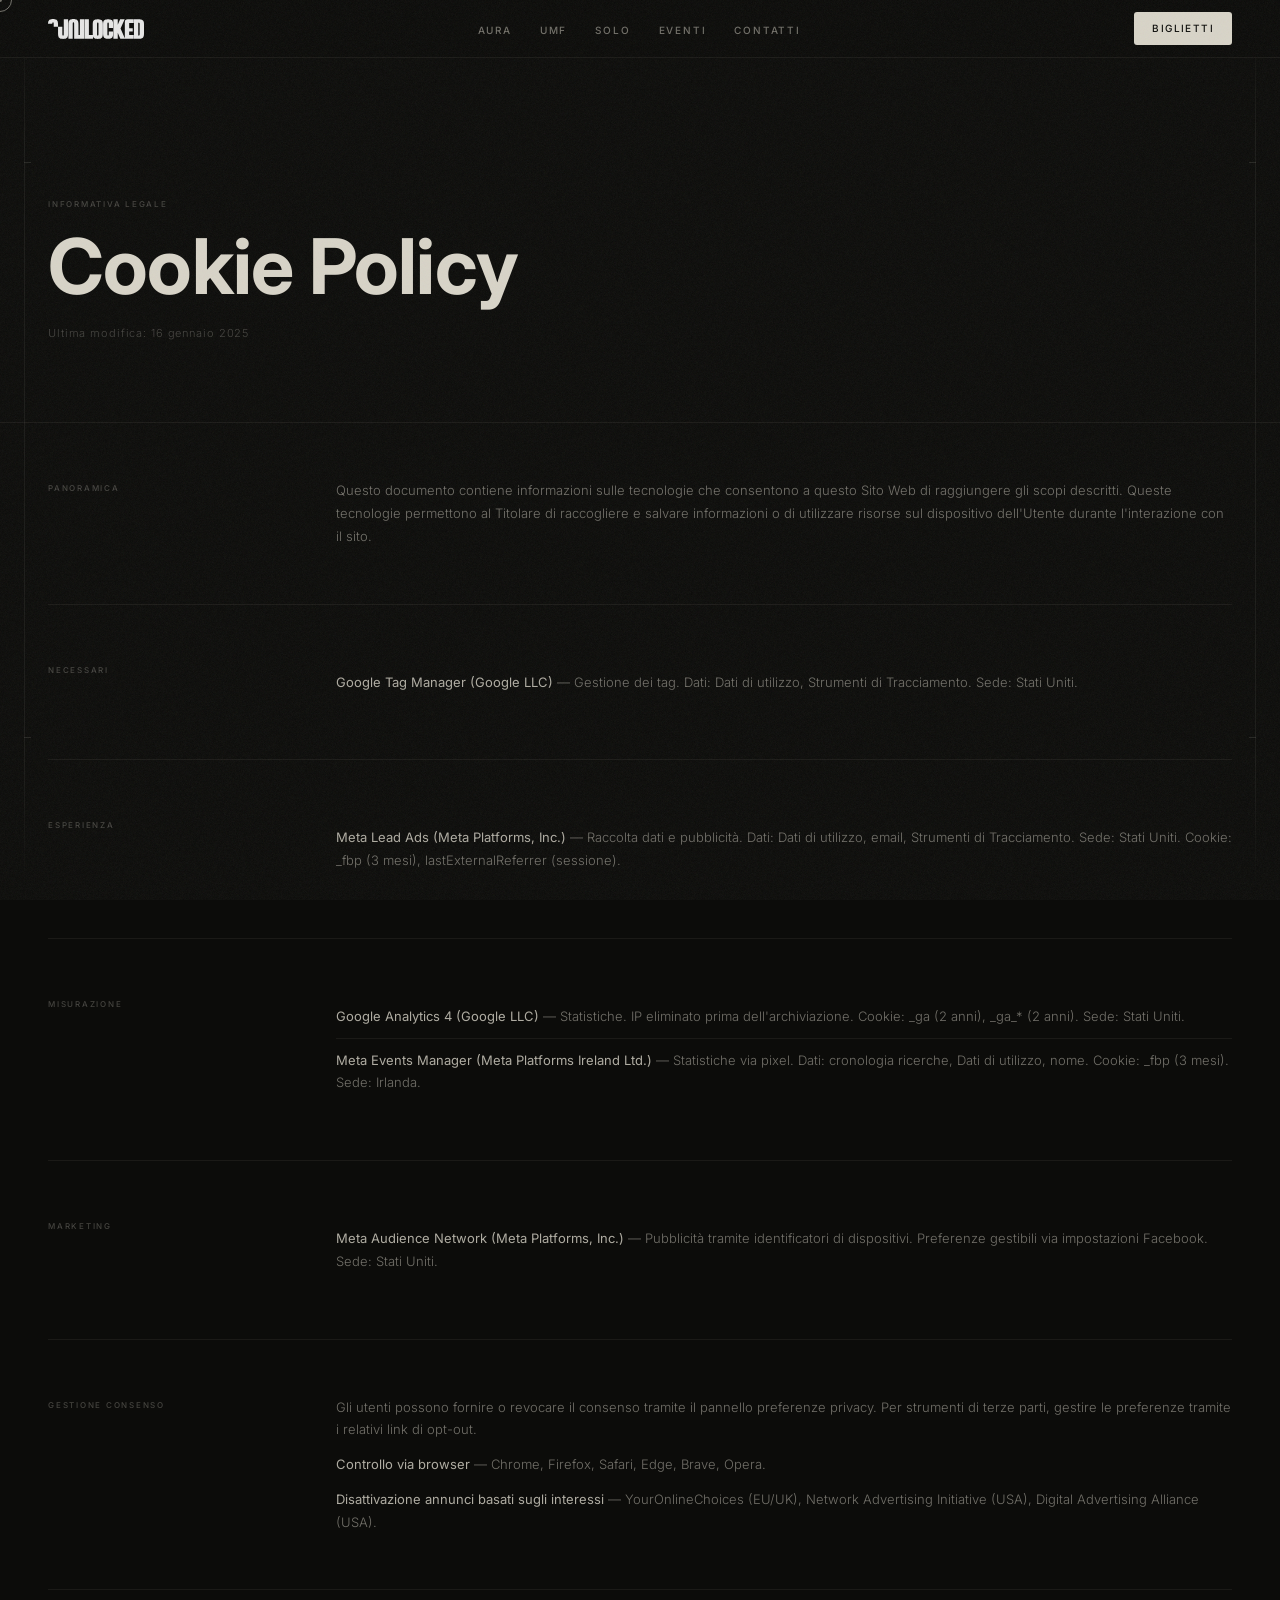
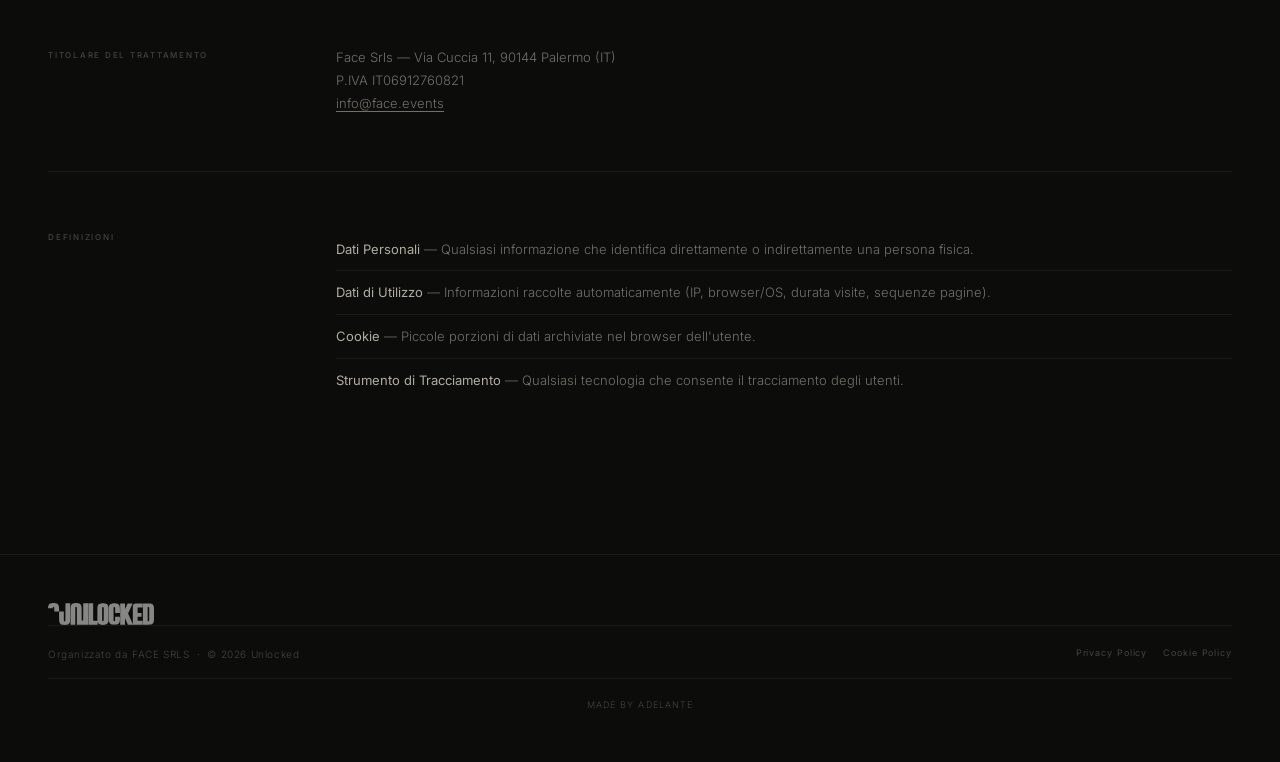
==== commit 9b3dce8c: "Redesign policy pages to match site style — full-width two-column layout Co-Authored-By: Claude Sonn" ====
--- a/cookie-policy.html
+++ b/cookie-policy.html
@@ -13,61 +13,99 @@
   <link rel="stylesheet" href="css/components.css">
   <link rel="stylesheet" href="css/sections.css">
   <style>
-    .policy-page {
-      max-width: 720px;
-      margin: 0 auto;
-      padding: 140px 48px 120px;
-    }
-    .policy-page h1 {
-      font-family: var(--font-display);
-      font-size: clamp(32px, 5vw, 56px);
+    .policy-hero {
+      padding: 140px 48px 80px;
+      border-bottom: 1px solid var(--border);
+    }
+    .policy-hero-label {
+      font-size: 8px;
+      font-weight: 500;
+      letter-spacing: 0.22em;
+      text-transform: uppercase;
+      color: var(--cream-28);
+      margin-bottom: 20px;
+    }
+    .policy-hero h1 {
+      font-size: clamp(40px, 6vw, 80px);
+      font-weight: 700;
+      letter-spacing: -0.01em;
+      line-height: 0.95;
       color: var(--cream);
-      margin-bottom: 12px;
-    }
-    .policy-page .policy-date {
+    }
+    .policy-hero .policy-date {
       font-size: 11px;
+      font-weight: 300;
       color: var(--cream-28);
-      letter-spacing: 0.1em;
-      margin-bottom: 56px;
-    }
-    .policy-page h2 {
-      font-size: 13px;
+      letter-spacing: 0.08em;
+      margin-top: 20px;
+    }
+    .policy-body {
+      padding: 0 48px 96px;
+    }
+    .policy-section {
+      padding: 56px 0;
+      border-bottom: 1px solid var(--border);
+      display: grid;
+      grid-template-columns: 240px 1fr;
+      gap: 48px;
+    }
+    .policy-section:last-child {
+      border-bottom: none;
+    }
+    .policy-section-label {
+      font-size: 8px;
       font-weight: 500;
-      color: var(--cream);
-      letter-spacing: 0.1em;
+      letter-spacing: 0.22em;
       text-transform: uppercase;
-      margin: 40px 0 12px;
-    }
-    .policy-page p, .policy-page li {
+      color: var(--cream-28);
+      padding-top: 3px;
+    }
+    .policy-section-content p {
       font-size: 13px;
       font-weight: 300;
       color: var(--cream-50);
       line-height: 1.75;
-    }
-    .policy-page ul {
-      padding-left: 20px;
-      margin: 8px 0 16px;
-    }
-    .policy-page li {
-      margin-bottom: 6px;
-    }
-    .policy-page strong {
+      margin-bottom: 12px;
+    }
+    .policy-section-content p:last-child { margin-bottom: 0; }
+    .policy-section-content ul {
+      list-style: none;
+      padding: 0;
+      margin: 0;
+    }
+    .policy-section-content li {
+      font-size: 13px;
+      font-weight: 300;
+      color: var(--cream-50);
+      line-height: 1.75;
+      padding: 10px 0;
+      border-top: 1px solid var(--border);
+    }
+    .policy-section-content li:first-child { border-top: none; }
+    .policy-section-content strong {
       color: var(--cream-80);
       font-weight: 400;
     }
-    .policy-page a {
+    .policy-section-content a {
       color: var(--cream-50);
       text-decoration: underline;
-    }
-    .policy-page a:hover {
-      color: var(--cream);
-    }
+      text-underline-offset: 3px;
+    }
+    .policy-section-content a:hover { color: var(--cream); }
     @media (max-width: 767px) {
-      .policy-page { padding: 120px 24px 80px; }
+      .policy-hero { padding: 120px 24px 56px; }
+      .policy-body { padding: 0 24px 72px; }
+      .policy-section { grid-template-columns: 1fr; gap: 16px; }
     }
   </style>
+  <!-- Google Tag Manager -->
+  <script>(function(w,d,s,l,i){w[l]=w[l]||[];w[l].push({'gtm.start':new Date().getTime(),event:'gtm.js'});var f=d.getElementsByTagName(s)[0],j=d.createElement(s),dl=l!='dataLayer'?'&l='+l:'';j.async=true;j.src='https://www.googletagmanager.com/gtm.js?id='+i+dl;f.parentNode.insertBefore(j,f);})(window,document,'script','dataLayer','GTM-KGGVKP3R');</script>
+  <!-- End Google Tag Manager -->
 </head>
 <body>
+  <!-- Google Tag Manager (noscript) -->
+  <noscript><iframe src="https://www.googletagmanager.com/ns.html?id=GTM-KGGVKP3R" height="0" width="0" style="display:none;visibility:hidden"></iframe></noscript>
+  <!-- End Google Tag Manager (noscript) -->
 
   <div class="cursor" aria-hidden="true"></div>
   <div class="cursor-dot" aria-hidden="true"></div>
@@ -90,60 +128,90 @@
     </div>
   </nav>
 
-  <main class="policy-page">
+  <div class="policy-hero">
+    <p class="policy-hero-label">Informativa legale</p>
     <h1>Cookie Policy</h1>
     <p class="policy-date">Ultima modifica: 16 gennaio 2025</p>
-
-    <p>Questo documento contiene informazioni sulle tecnologie che consentono a questo Sito Web di raggiungere gli scopi descritti. Queste tecnologie permettono al Titolare di raccogliere e salvare informazioni o di utilizzare risorse sul dispositivo dell'Utente durante l'interazione con il sito.</p>
-
-    <h2>Strumenti di Tracciamento Necessari</h2>
-    <p>Cookie tecnici strettamente necessari per il funzionamento del servizio.</p>
-    <ul>
-      <li><strong>Google Tag Manager (Google LLC)</strong> — Servizio di gestione dei tag. Dati trattati: Dati di utilizzo, Strumenti di Tracciamento. Sede: Stati Uniti.</li>
-    </ul>
-
-    <h2>Strumenti per l'Esperienza</h2>
-    <p>Strumenti di tracciamento per migliorare l'esperienza utente e abilitare interazioni con contenuti, reti e piattaforme esterne.</p>
-    <ul>
-      <li><strong>Meta Lead Ads (Meta Platforms, Inc.)</strong> — Servizio pubblicitario e raccolta dati. Dati trattati: Dati di utilizzo, email, Strumenti di Tracciamento. Sede: Stati Uniti. Cookie: _fbp (3 mesi), lastExternalReferrer (sessione), lastExternalReferrerTime (sessione).</li>
-    </ul>
-
-    <h2>Strumenti di Misurazione</h2>
-    <p>Strumenti di tracciamento per misurare il traffico e analizzare il comportamento degli utenti.</p>
-    <ul>
-      <li><strong>Google Analytics 4 (Google LLC)</strong> — Servizio di statistiche. Gli indirizzi IP vengono eliminati prima dell'archiviazione. Dati trattati: Dati di utilizzo, numero di Utenti, statistiche delle sessioni, Strumenti di Tracciamento. Sede: Stati Uniti. Cookie: _ga (2 anni), _ga_* (2 anni).</li>
-      <li><strong>Meta Events Manager (Meta Platforms Ireland Limited)</strong> — Servizio di statistiche tramite Meta pixel. Dati trattati: cronologia delle ricerche, Dati di utilizzo, nome, Strumenti di Tracciamento. Sede: Irlanda. Cookie: _fbp (3 mesi), lastExternalReferrer (sessione), lastExternalReferrerTime (sessione).</li>
-    </ul>
-
-    <h2>Strumenti di Marketing</h2>
-    <p>Strumenti per la pubblicità personalizzata e la misurazione delle performance di marketing.</p>
-    <ul>
-      <li><strong>Meta Audience Network (Meta Platforms, Inc.)</strong> — Servizio pubblicitario che utilizza identificatori di dispositivi mobili o tecnologie simili ai cookie. Gli utenti possono controllare le preferenze tramite le impostazioni pubblicitarie di Facebook. Sede: Stati Uniti. Cookie: lastExternalReferrer (sessione), lastExternalReferrerTime (sessione).</li>
-    </ul>
-
-    <h2>Gestione delle Preferenze e del Consenso</h2>
-    <p>Gli utenti possono fornire o revocare il consenso tramite il pannello delle preferenze sulla privacy disponibile su questo sito. Per gli strumenti di terze parti, è possibile gestire le preferenze tramite i link di opt-out, le informative sulla privacy di terzi, o contattando direttamente i titolari.</p>
-    <p><strong>Controllo dei cookie tramite le impostazioni del browser</strong> — Gli utenti possono visualizzare, bloccare o eliminare i cookie. Browser supportati: Google Chrome, Mozilla Firefox, Apple Safari, Microsoft Edge, Brave, Opera.</p>
-    <p><strong>Disattivazione degli annunci basati sugli interessi</strong> — Risorse disponibili: YourOnlineChoices (EU e UK), Network Advertising Initiative (USA), Digital Advertising Alliance (USA).</p>
-    <p>Il blocco degli strumenti di tracciamento potrebbe impedire alcune funzionalità del sito.</p>
-
-    <h2>Titolare del Trattamento dei Dati</h2>
-    <p>
-      Face Srls<br>
-      Via Cuccia 11, 90144 Palermo (IT)<br>
-      IT06912760821<br>
-      Email: <a href="mailto:info@face.events">info@face.events</a>
-    </p>
-
-    <h2>Definizioni</h2>
-    <ul>
-      <li><strong>Dati Personali</strong> — Qualsiasi informazione che identifica direttamente o indirettamente una persona fisica.</li>
-      <li><strong>Dati di Utilizzo</strong> — Informazioni raccolte automaticamente (indirizzi IP, caratteristiche del browser/OS, durata delle visite, sequenze di pagine, ecc.).</li>
-      <li><strong>Utente</strong> — La persona fisica che utilizza questo Sito Web.</li>
-      <li><strong>Titolare del Trattamento</strong> — La persona o entità che determina finalità e mezzi del trattamento dei dati (in questo caso: il proprietario del sito).</li>
-      <li><strong>Cookie</strong> — Piccole porzioni di dati archiviate nel browser dell'utente.</li>
-      <li><strong>Strumento di Tracciamento</strong> — Qualsiasi tecnologia che consente il tracciamento degli utenti (cookie, identificatori univoci, web beacon, script incorporati, e-tag, fingerprinting).</li>
-    </ul>
+  </div>
+
+  <main class="policy-body">
+
+    <div class="policy-section">
+      <div class="policy-section-label">Panoramica</div>
+      <div class="policy-section-content">
+        <p>Questo documento contiene informazioni sulle tecnologie che consentono a questo Sito Web di raggiungere gli scopi descritti. Queste tecnologie permettono al Titolare di raccogliere e salvare informazioni o di utilizzare risorse sul dispositivo dell'Utente durante l'interazione con il sito.</p>
+      </div>
+    </div>
+
+    <div class="policy-section">
+      <div class="policy-section-label">Necessari</div>
+      <div class="policy-section-content">
+        <ul>
+          <li><strong>Google Tag Manager (Google LLC)</strong> — Gestione dei tag. Dati: Dati di utilizzo, Strumenti di Tracciamento. Sede: Stati Uniti.</li>
+        </ul>
+      </div>
+    </div>
+
+    <div class="policy-section">
+      <div class="policy-section-label">Esperienza</div>
+      <div class="policy-section-content">
+        <ul>
+          <li><strong>Meta Lead Ads (Meta Platforms, Inc.)</strong> — Raccolta dati e pubblicità. Dati: Dati di utilizzo, email, Strumenti di Tracciamento. Sede: Stati Uniti. Cookie: _fbp (3 mesi), lastExternalReferrer (sessione).</li>
+        </ul>
+      </div>
+    </div>
+
+    <div class="policy-section">
+      <div class="policy-section-label">Misurazione</div>
+      <div class="policy-section-content">
+        <ul>
+          <li><strong>Google Analytics 4 (Google LLC)</strong> — Statistiche. IP eliminato prima dell'archiviazione. Cookie: _ga (2 anni), _ga_* (2 anni). Sede: Stati Uniti.</li>
+          <li><strong>Meta Events Manager (Meta Platforms Ireland Ltd.)</strong> — Statistiche via pixel. Dati: cronologia ricerche, Dati di utilizzo, nome. Cookie: _fbp (3 mesi). Sede: Irlanda.</li>
+        </ul>
+      </div>
+    </div>
+
+    <div class="policy-section">
+      <div class="policy-section-label">Marketing</div>
+      <div class="policy-section-content">
+        <ul>
+          <li><strong>Meta Audience Network (Meta Platforms, Inc.)</strong> — Pubblicità tramite identificatori di dispositivi. Preferenze gestibili via impostazioni Facebook. Sede: Stati Uniti.</li>
+        </ul>
+      </div>
+    </div>
+
+    <div class="policy-section">
+      <div class="policy-section-label">Gestione consenso</div>
+      <div class="policy-section-content">
+        <p>Gli utenti possono fornire o revocare il consenso tramite il pannello preferenze privacy. Per strumenti di terze parti, gestire le preferenze tramite i relativi link di opt-out.</p>
+        <p><strong>Controllo via browser</strong> — Chrome, Firefox, Safari, Edge, Brave, Opera.</p>
+        <p><strong>Disattivazione annunci basati sugli interessi</strong> — YourOnlineChoices (EU/UK), Network Advertising Initiative (USA), Digital Advertising Alliance (USA).</p>
+      </div>
+    </div>
+
+    <div class="policy-section">
+      <div class="policy-section-label">Titolare del Trattamento</div>
+      <div class="policy-section-content">
+        <p>
+          Face Srls — Via Cuccia 11, 90144 Palermo (IT)<br>
+          P.IVA IT06912760821<br>
+          <a href="mailto:info@face.events">info@face.events</a>
+        </p>
+      </div>
+    </div>
+
+    <div class="policy-section">
+      <div class="policy-section-label">Definizioni</div>
+      <div class="policy-section-content">
+        <ul>
+          <li><strong>Dati Personali</strong> — Qualsiasi informazione che identifica direttamente o indirettamente una persona fisica.</li>
+          <li><strong>Dati di Utilizzo</strong> — Informazioni raccolte automaticamente (IP, browser/OS, durata visite, sequenze pagine).</li>
+          <li><strong>Cookie</strong> — Piccole porzioni di dati archiviate nel browser dell'utente.</li>
+          <li><strong>Strumento di Tracciamento</strong> — Qualsiasi tecnologia che consente il tracciamento degli utenti.</li>
+        </ul>
+      </div>
+    </div>
+
   </main>
 
   <footer class="footer">
@@ -168,5 +236,6 @@
     </div>
   </footer>
 
+  <script src="js/main.js"></script>
 </body>
 </html>
